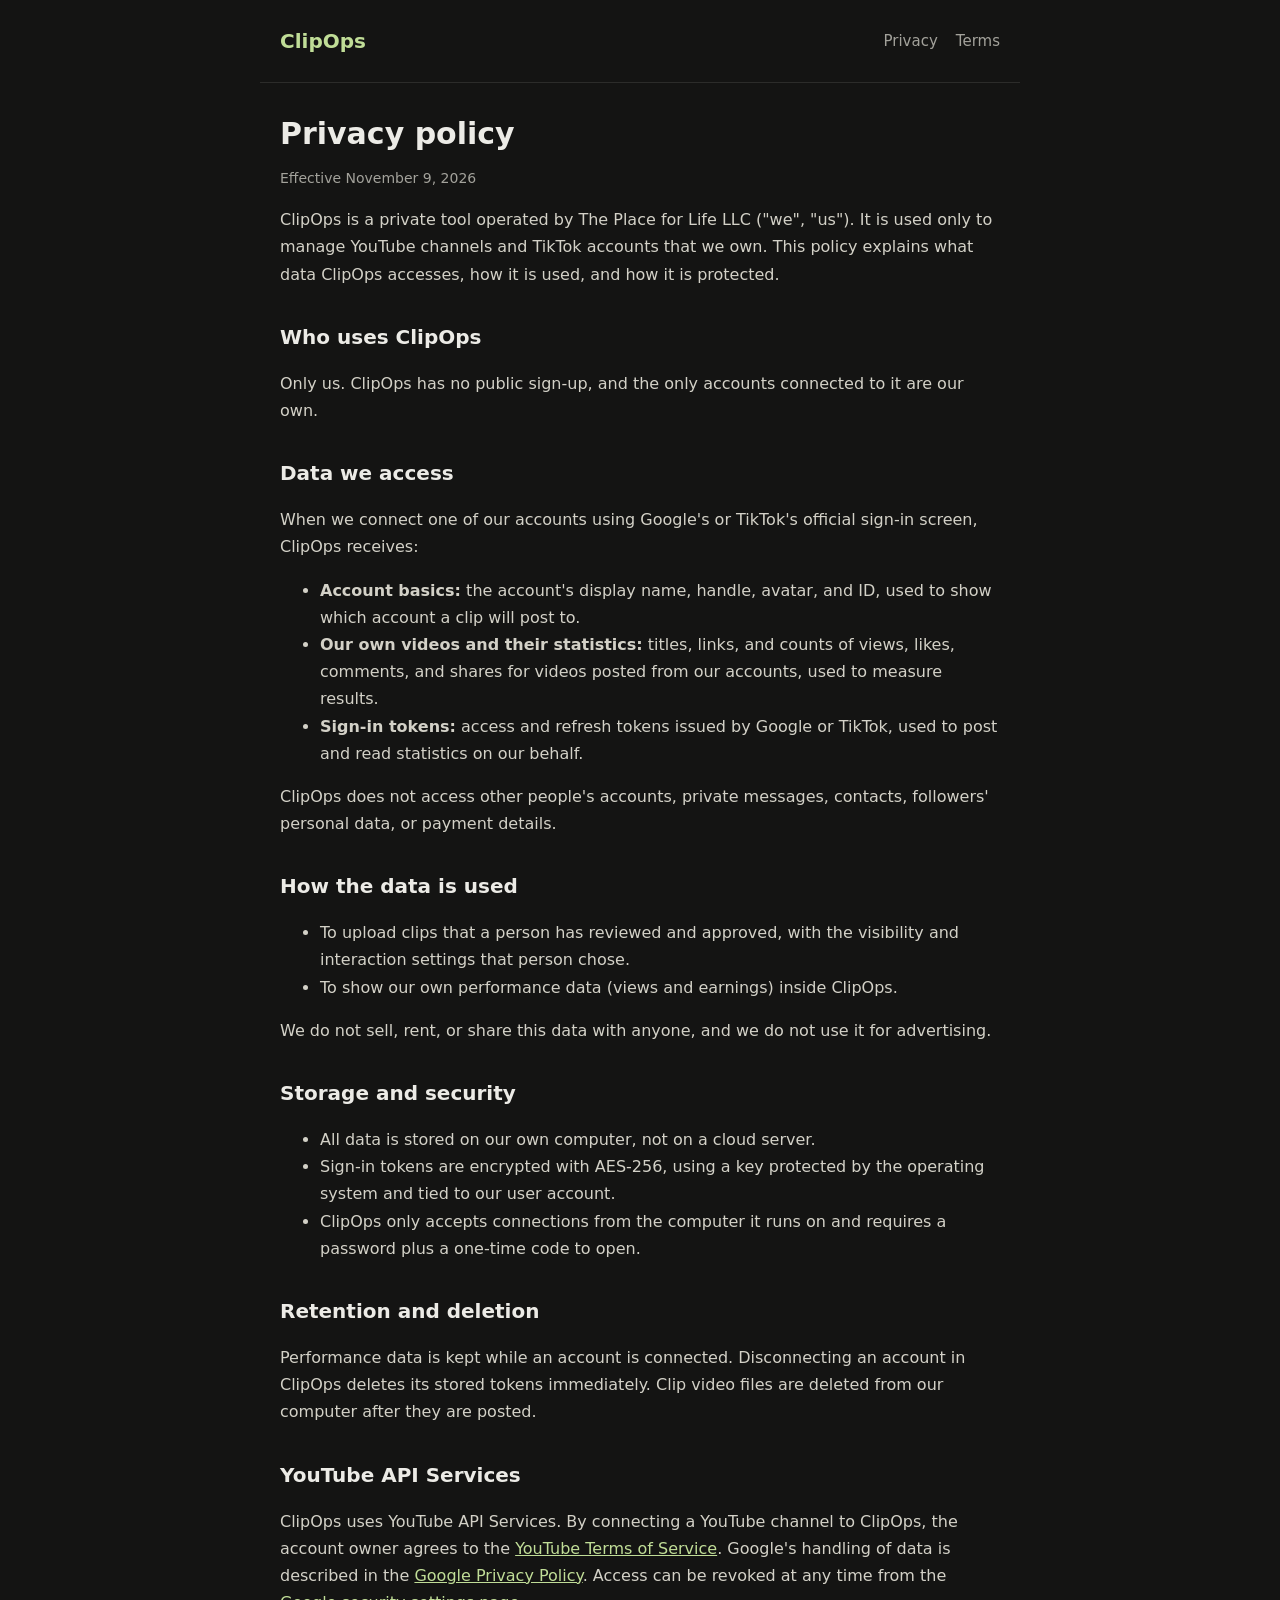
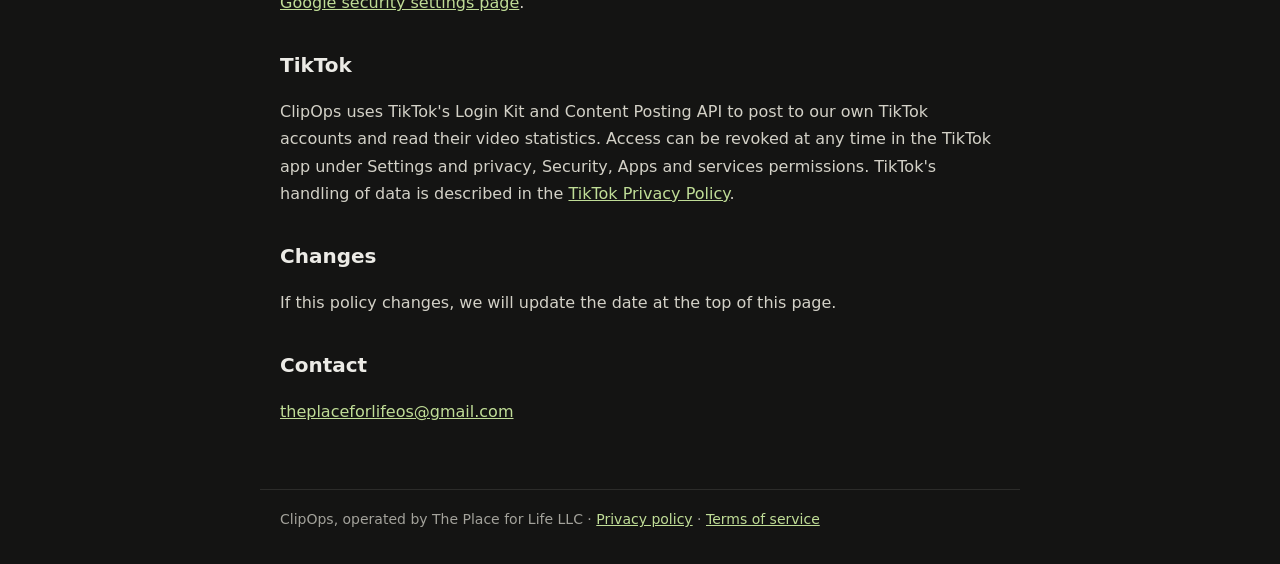
==== privacy.html @ 097904af "Publish ClipOps privacy policy and terms Co-Authored-By: Claude Opus 5.5 <noreply@anthropic.com>" ====
<!doctype html>
<html lang="en">
<head>
  <meta charset="utf-8">
  <meta name="viewport" content="width=device-width, initial-scale=1">
  <title>Privacy policy · ClipOps</title>
  <link rel="stylesheet" href="style.css">
</head>
<body>
  <header>
    <a class="brand" href="index.html">ClipOps</a>
    <nav><a href="privacy.html">Privacy</a><a href="terms.html">Terms</a></nav>
  </header>
  <main>
    <h1>Privacy policy</h1>
    <p class="muted">Effective November 9, 2026</p>

    <p>ClipOps is a private tool operated by The Place for Life LLC ("we", "us"). It is used only to manage YouTube channels and TikTok accounts that we own. This policy explains what data ClipOps accesses, how it is used, and how it is protected.</p>

    <h2>Who uses ClipOps</h2>
    <p>Only us. ClipOps has no public sign-up, and the only accounts connected to it are our own.</p>

    <h2>Data we access</h2>
    <p>When we connect one of our accounts using Google's or TikTok's official sign-in screen, ClipOps receives:</p>
    <ul>
      <li><strong>Account basics:</strong> the account's display name, handle, avatar, and ID, used to show which account a clip will post to.</li>
      <li><strong>Our own videos and their statistics:</strong> titles, links, and counts of views, likes, comments, and shares for videos posted from our accounts, used to measure results.</li>
      <li><strong>Sign-in tokens:</strong> access and refresh tokens issued by Google or TikTok, used to post and read statistics on our behalf.</li>
    </ul>
    <p>ClipOps does not access other people's accounts, private messages, contacts, followers' personal data, or payment details.</p>

    <h2>How the data is used</h2>
    <ul>
      <li>To upload clips that a person has reviewed and approved, with the visibility and interaction settings that person chose.</li>
      <li>To show our own performance data (views and earnings) inside ClipOps.</li>
    </ul>
    <p>We do not sell, rent, or share this data with anyone, and we do not use it for advertising.</p>

    <h2>Storage and security</h2>
    <ul>
      <li>All data is stored on our own computer, not on a cloud server.</li>
      <li>Sign-in tokens are encrypted with AES-256, using a key protected by the operating system and tied to our user account.</li>
      <li>ClipOps only accepts connections from the computer it runs on and requires a password plus a one-time code to open.</li>
    </ul>

    <h2>Retention and deletion</h2>
    <p>Performance data is kept while an account is connected. Disconnecting an account in ClipOps deletes its stored tokens immediately. Clip video files are deleted from our computer after they are posted.</p>

    <h2>YouTube API Services</h2>
    <p>ClipOps uses YouTube API Services. By connecting a YouTube channel to ClipOps, the account owner agrees to the <a href="https://www.youtube.com/t/terms">YouTube Terms of Service</a>. Google's handling of data is described in the <a href="https://policies.google.com/privacy">Google Privacy Policy</a>. Access can be revoked at any time from the <a href="https://myaccount.google.com/permissions">Google security settings page</a>.</p>

    <h2>TikTok</h2>
    <p>ClipOps uses TikTok's Login Kit and Content Posting API to post to our own TikTok accounts and read their video statistics. Access can be revoked at any time in the TikTok app under Settings and privacy, Security, Apps and services permissions. TikTok's handling of data is described in the <a href="https://www.tiktok.com/legal/privacy-policy">TikTok Privacy Policy</a>.</p>

    <h2>Changes</h2>
    <p>If this policy changes, we will update the date at the top of this page.</p>

    <h2>Contact</h2>
    <p><a href="mailto:theplaceforlifeos@gmail.com">theplaceforlifeos@gmail.com</a></p>
  </main>
  <footer>ClipOps, operated by The Place for Life LLC · <a href="privacy.html">Privacy policy</a> · <a href="terms.html">Terms of service</a></footer>
</body>
</html>
---- style.css ----
:root { --bg: #141413; --card: #1c1c1a; --line: #2c2c2a; --text: #ecebe6; --muted: #a3a29b; --accent: #c0dd97; color-scheme: dark; }
* { box-sizing: border-box; }
body { margin: 0; background: var(--bg); color: var(--text); font: 16px/1.7 "Segoe UI", system-ui, -apple-system, sans-serif; }
header, main, footer { max-width: 760px; margin: 0 auto; padding: 0 20px; }
header { display: flex; align-items: center; justify-content: space-between; padding-top: 24px; padding-bottom: 24px; border-bottom: 1px solid var(--line); flex-wrap: wrap; gap: 12px; }
.brand { color: var(--accent); font-weight: 600; font-size: 20px; text-decoration: none; }
nav a { color: var(--muted); text-decoration: none; margin-left: 18px; font-size: 15px; }
nav a:hover { color: var(--text); }
main { padding-top: 32px; padding-bottom: 48px; }
h1 { font-size: 30px; line-height: 1.25; margin: 0 0 8px; }
h2 { font-size: 20px; margin: 32px 0 8px; }
p, li { color: #d3d1c7; }
.muted { color: var(--muted); font-size: 14px; }
a { color: var(--accent); }
.card { background: var(--card); border: 1px solid var(--line); border-radius: 12px; padding: 18px 20px; margin: 20px 0; }
footer { border-top: 1px solid var(--line); padding-top: 18px; padding-bottom: 32px; color: var(--muted); font-size: 14px; }
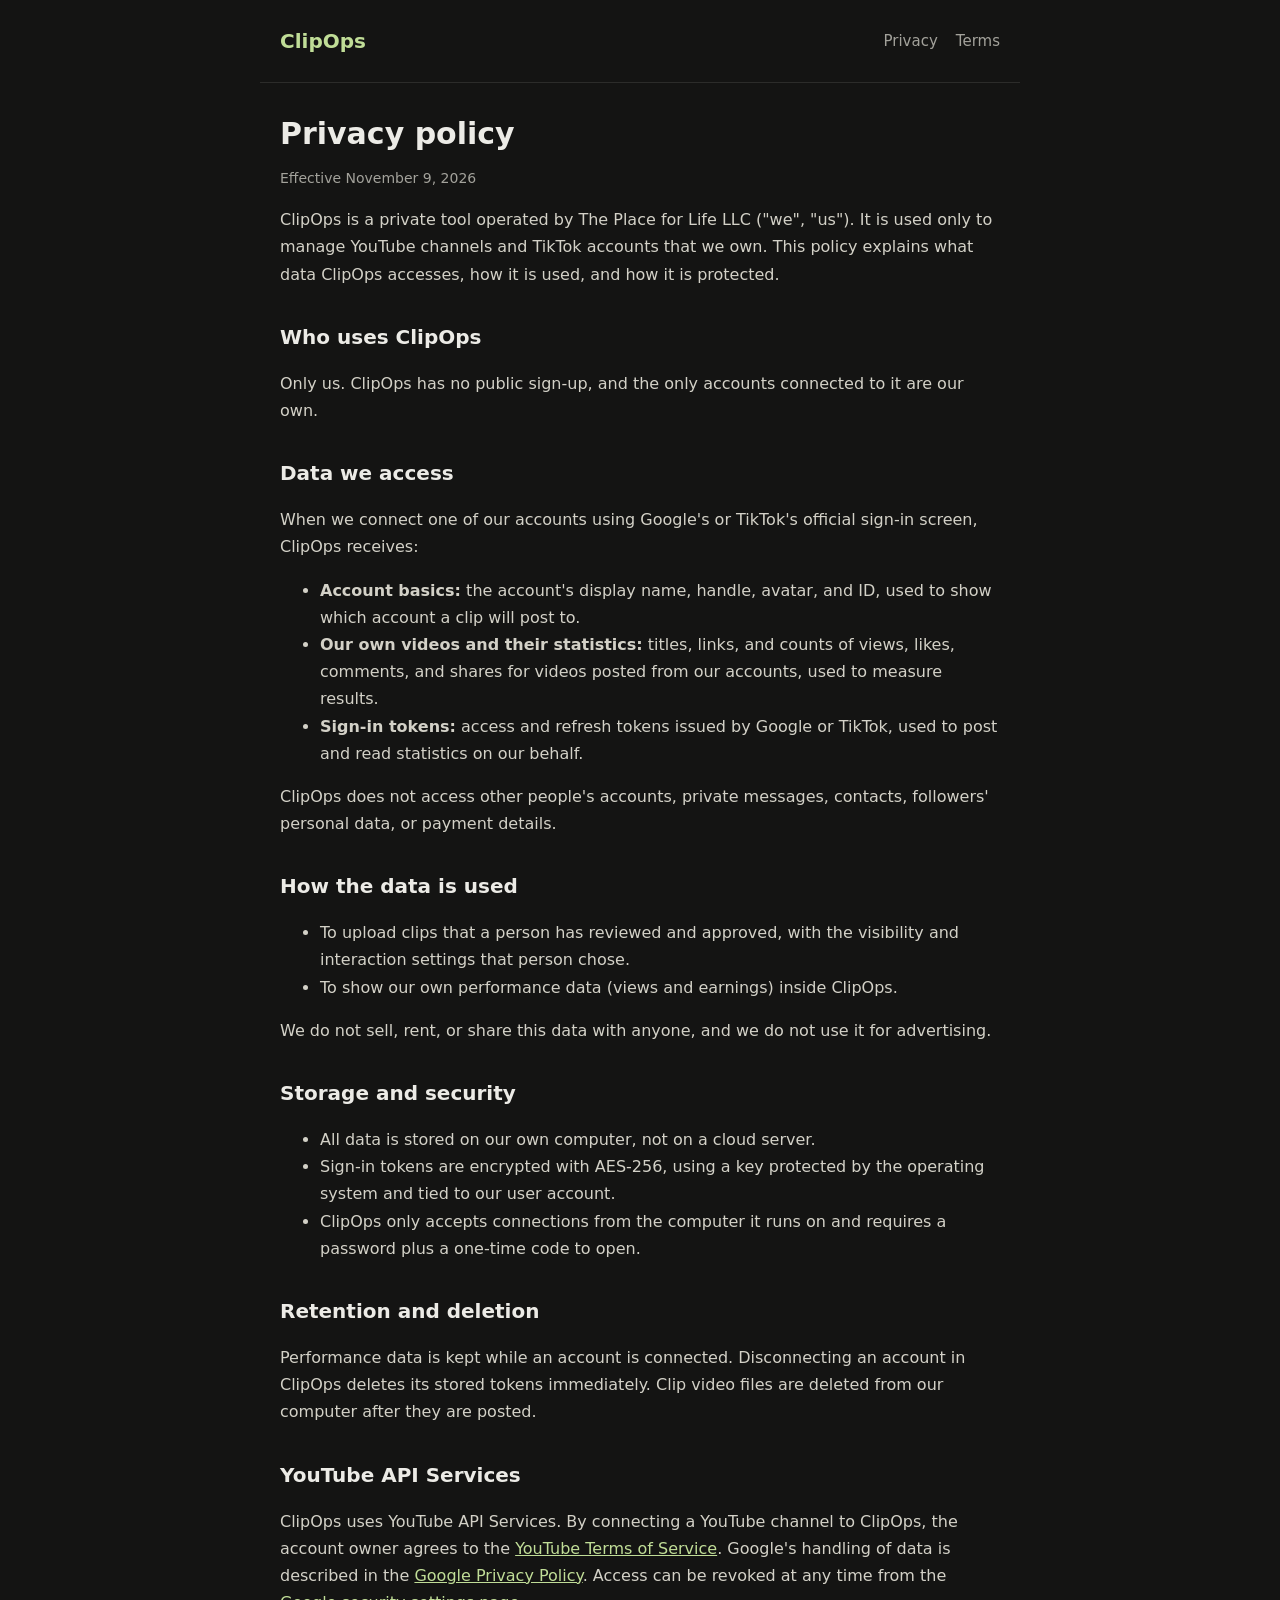
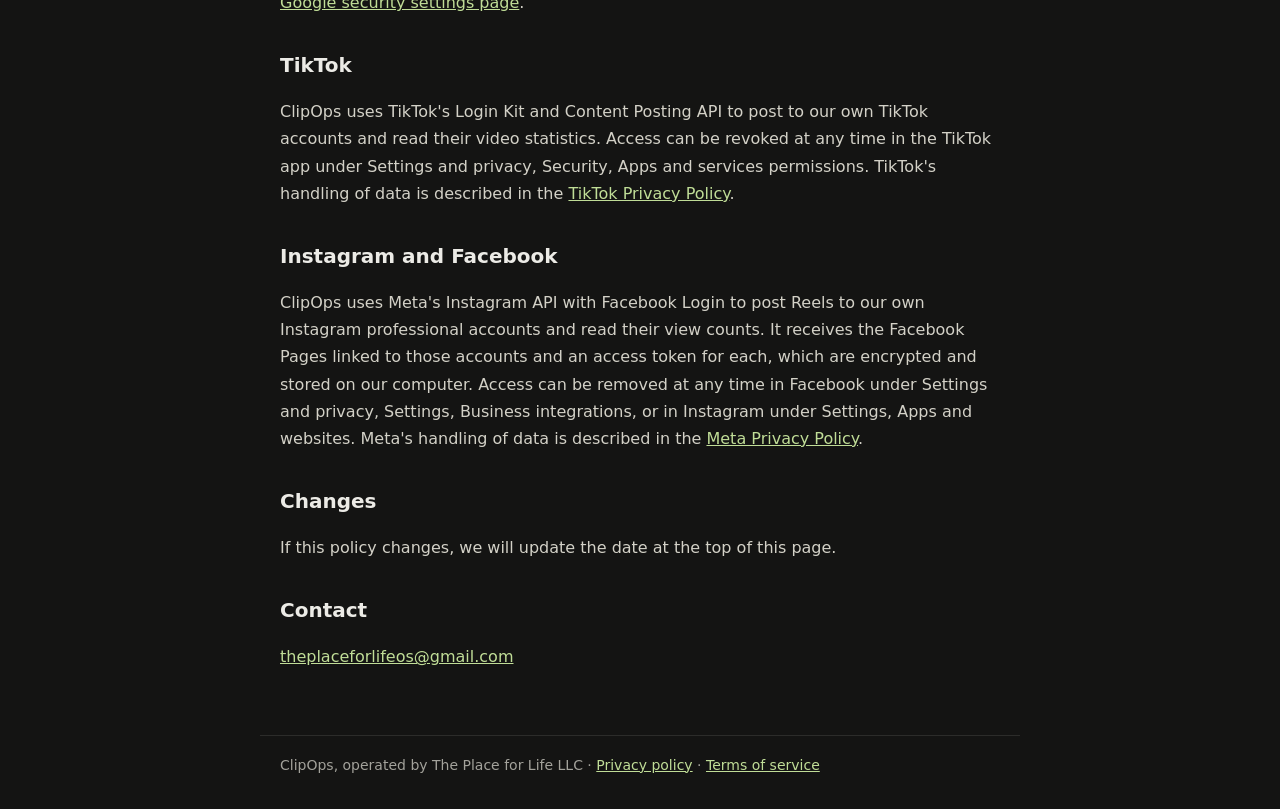
==== commit ea6a9e2e: "Add TikTok site verification, Instagram sign-in forwarding page, privacy section Co-Authored-By: Cla" ====
--- a/privacy.html
+++ b/privacy.html
@@ -52,6 +52,9 @@
     <h2>TikTok</h2>
     <p>ClipOps uses TikTok's Login Kit and Content Posting API to post to our own TikTok accounts and read their video statistics. Access can be revoked at any time in the TikTok app under Settings and privacy, Security, Apps and services permissions. TikTok's handling of data is described in the <a href="https://www.tiktok.com/legal/privacy-policy">TikTok Privacy Policy</a>.</p>
 
+    <h2>Instagram and Facebook</h2>
+    <p>ClipOps uses Meta's Instagram API with Facebook Login to post Reels to our own Instagram professional accounts and read their view counts. It receives the Facebook Pages linked to those accounts and an access token for each, which are encrypted and stored on our computer. Access can be removed at any time in Facebook under Settings and privacy, Settings, Business integrations, or in Instagram under Settings, Apps and websites. Meta's handling of data is described in the <a href="https://www.facebook.com/privacy/policy/">Meta Privacy Policy</a>.</p>
+
     <h2>Changes</h2>
     <p>If this policy changes, we will update the date at the top of this page.</p>
 
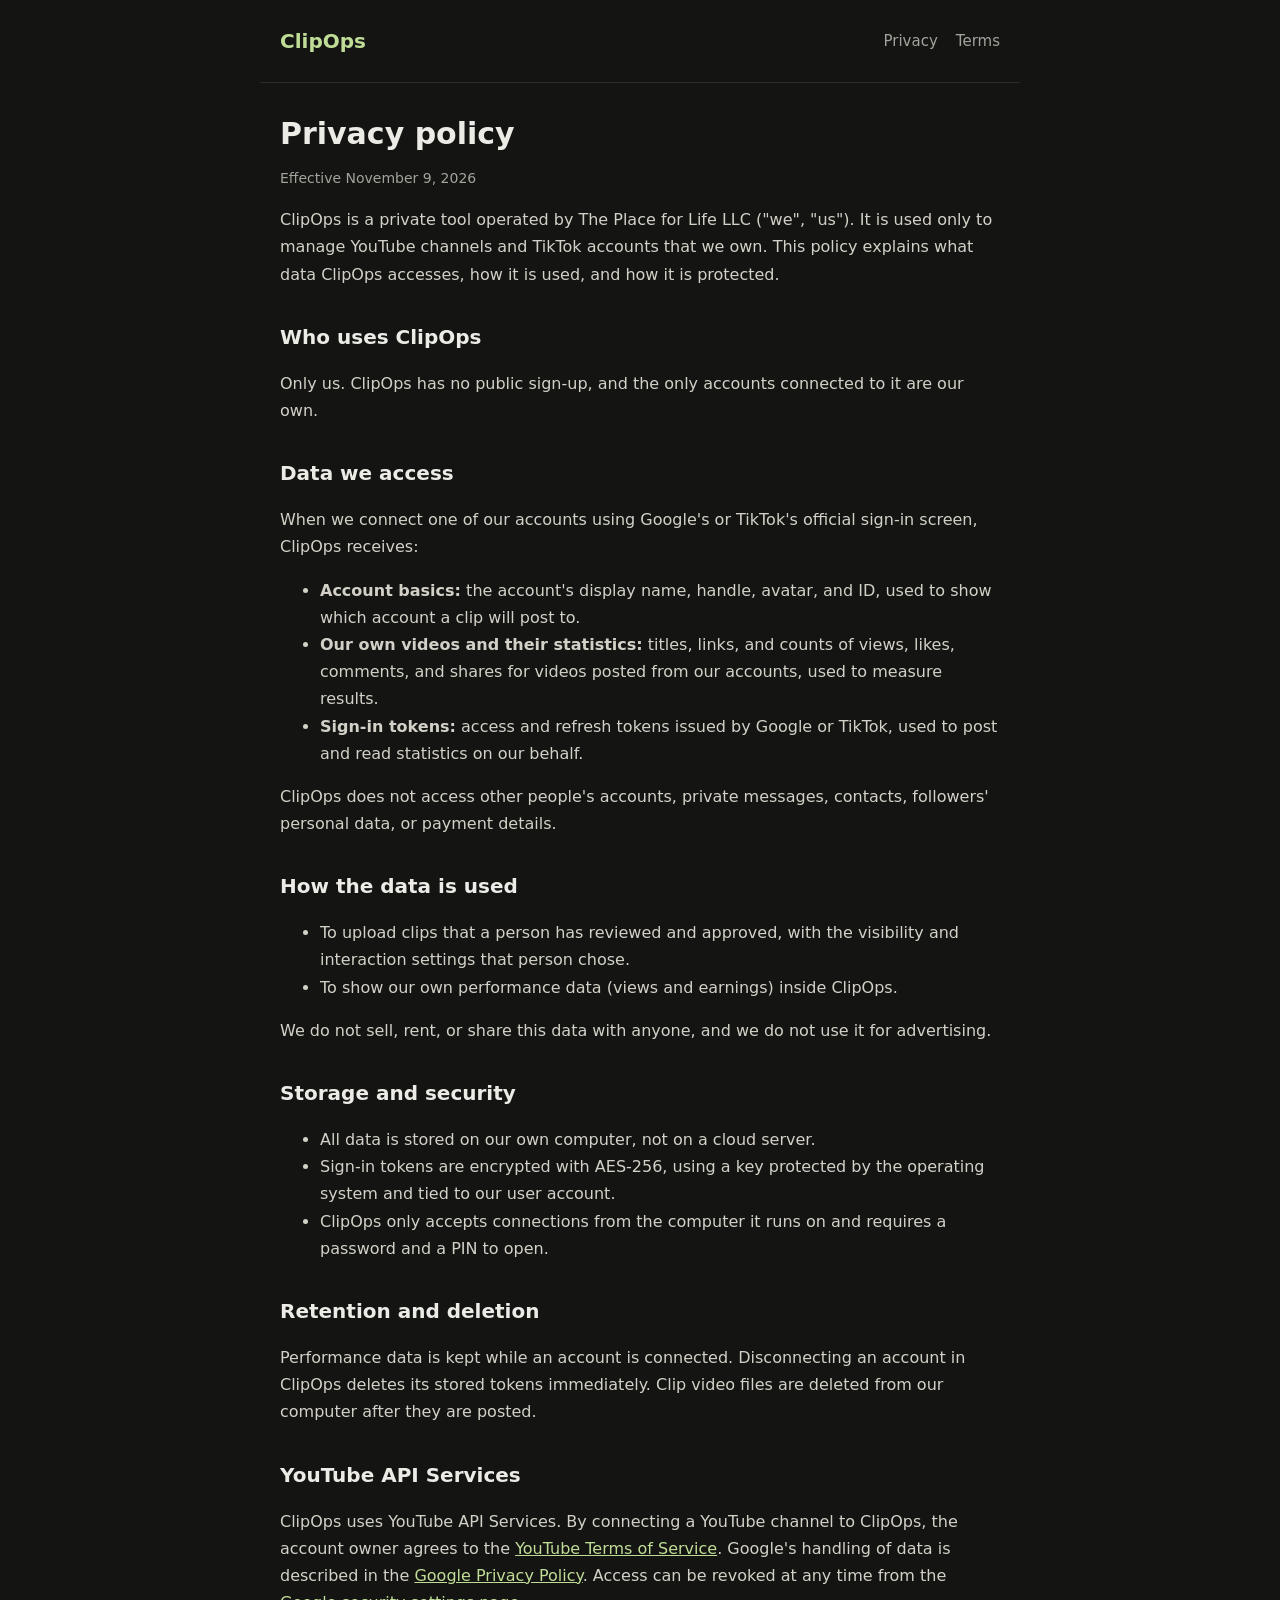
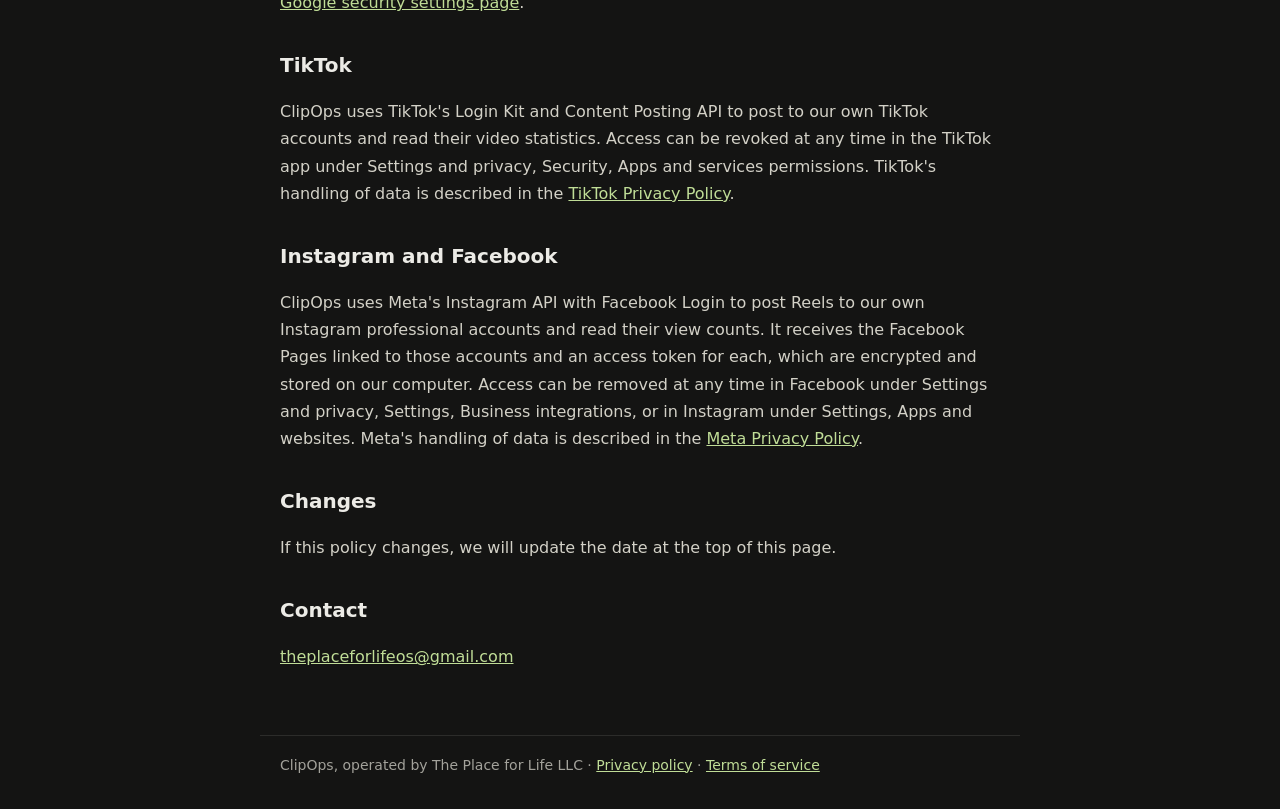
==== commit beaf82e1: "Privacy: sign-in is a password and a PIN Co-Authored-By: Claude Opus 5.5 <noreply@anthropic.com>" ====
--- a/privacy.html
+++ b/privacy.html
@@ -40,7 +40,7 @@
     <ul>
       <li>All data is stored on our own computer, not on a cloud server.</li>
       <li>Sign-in tokens are encrypted with AES-256, using a key protected by the operating system and tied to our user account.</li>
-      <li>ClipOps only accepts connections from the computer it runs on and requires a password plus a one-time code to open.</li>
+      <li>ClipOps only accepts connections from the computer it runs on and requires a password and a PIN to open.</li>
     </ul>
 
     <h2>Retention and deletion</h2>
